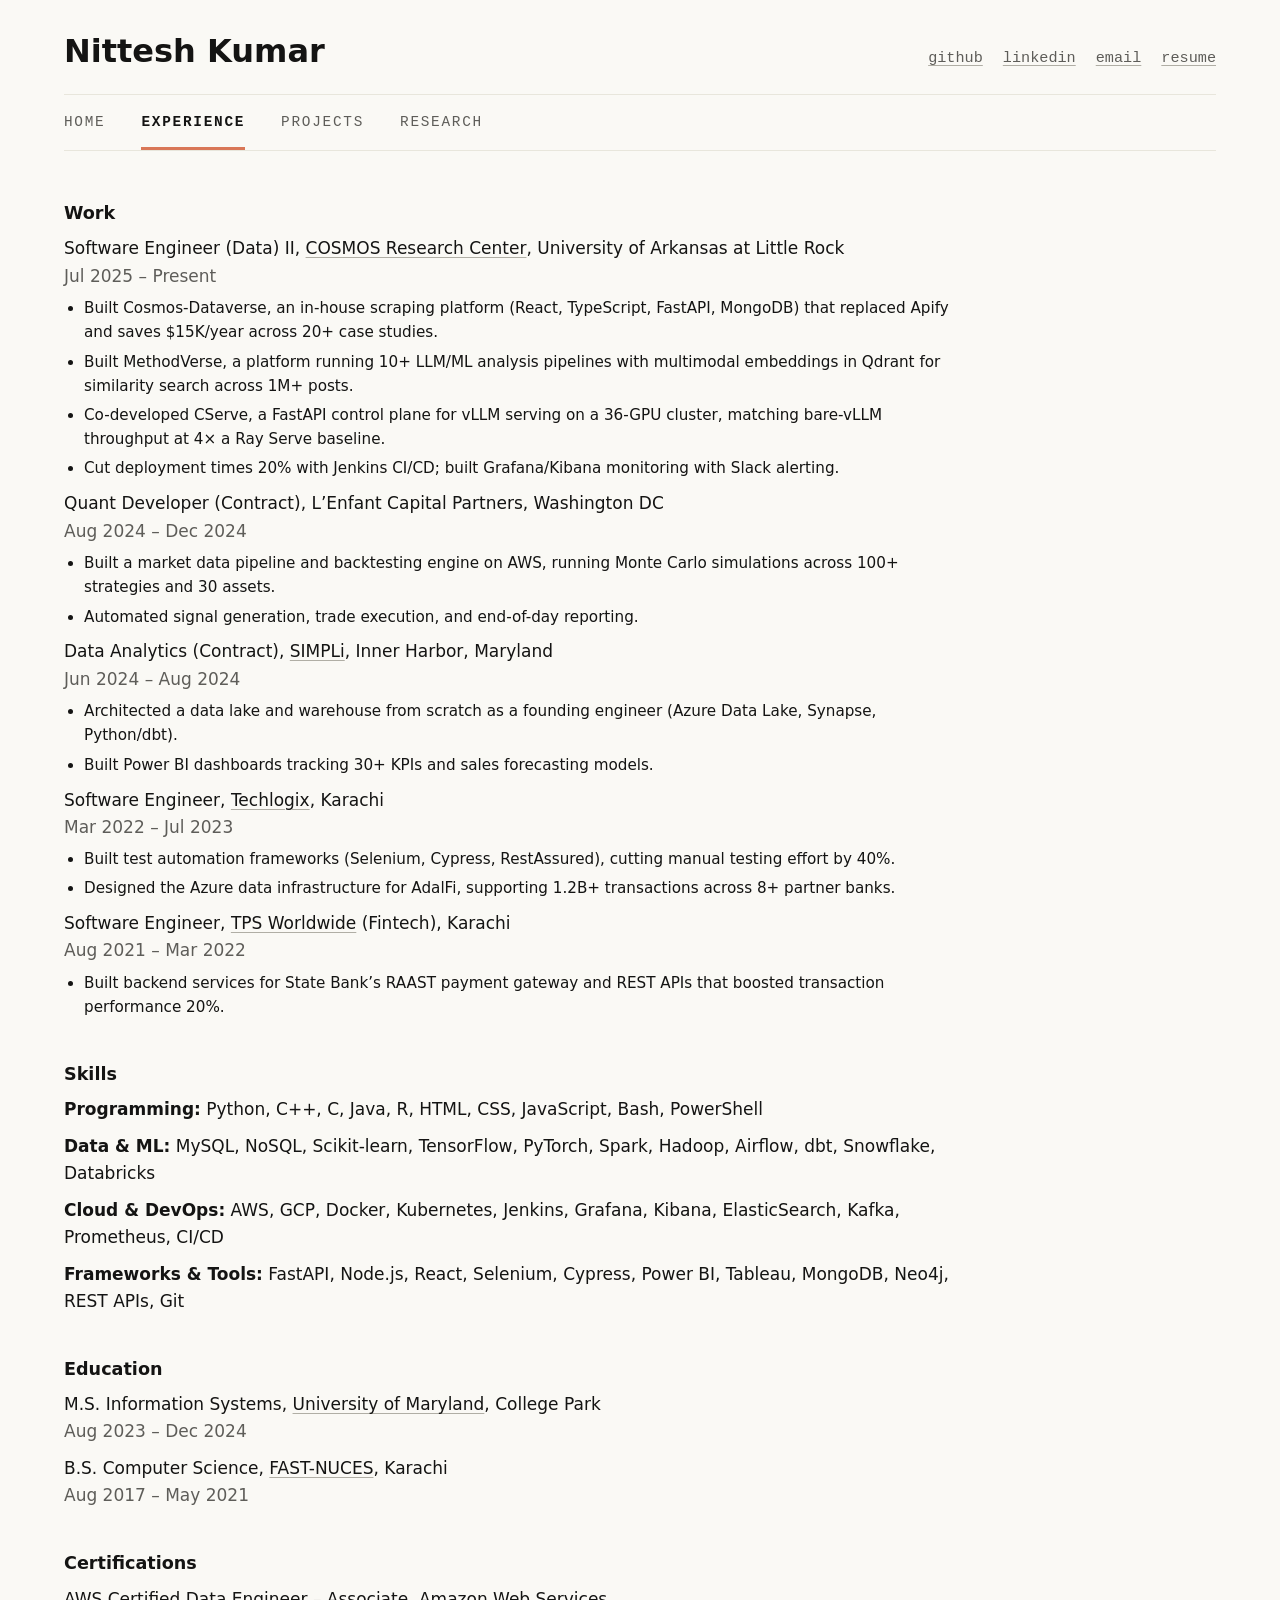
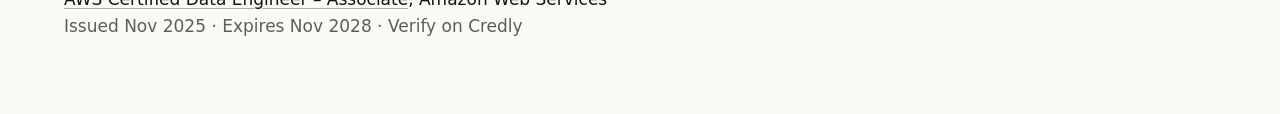
==== experience.html @ 116350cf "Redesign as four pages with Anthropic palette, photo, email tooltip; trim work bullets Co-Authored-B" ====
<!DOCTYPE html>
<html lang="en">
<head>
  <meta charset="utf-8">
  <meta name="viewport" content="width=device-width, initial-scale=1">
  <meta name="color-scheme" content="light dark">
  <title>Experience · Nittesh Kumar</title>
  <meta name="description" content="Nittesh Kumar is a Software/Data Engineer at the COSMOS research lab, University of Arkansas at Little Rock, working on data infrastructure and research engineering workflows for computational social science.">
  <link rel="stylesheet" href="style.css">
</head>
<body>
  <div class="page">

    <header class="site-header">
      <a class="name" href="index.html">Nittesh Kumar</a>
      <!-- Contact links. All but Email open in a new tab. -->
      <ul class="links">
        <li><a href="https://github.com/Nitesh703" target="_blank" rel="noopener">github</a></li>
        <li><a href="https://www.linkedin.com/in/nittesh-kumar-896789199/" target="_blank" rel="noopener">linkedin</a></li>
        <li><a class="tip" href="mailto:nitesh21@terpmail.umd.edu" data-tip="nitesh21@terpmail.umd.edu">email</a></li>
        <li><a href="resume.pdf" target="_blank" rel="noopener">resume</a></li>
      </ul>
    </header>

    <nav class="tabs" aria-label="Pages">
      <ul>
        <li><a href="index.html">Home</a></li>
        <li><a href="experience.html" aria-current="page">Experience</a></li>
        <li><a href="projects.html">Projects</a></li>
        <li><a href="research.html">Research</a></li>
      </ul>
    </nav>

    <main>
      <section aria-labelledby="work">
      <h2 id="work">Work</h2>
      <!-- Company links open in a new tab. -->
      <ul>
        <li>
          Software Engineer (Data) II, <a href="https://cosmos.ualr.edu/" target="_blank" rel="noopener">COSMOS Research Center</a>, University of Arkansas at Little Rock<br>
          <span class="muted">Jul 2025 – Present</span>
          <ul class="bullets">
            <li>Built Cosmos-Dataverse, an in-house scraping platform (React, TypeScript, FastAPI, MongoDB) that replaced Apify and saves $15K/year across 20+ case studies.</li>
            <li>Built MethodVerse, a platform running 10+ LLM/ML analysis pipelines with multimodal embeddings in Qdrant for similarity search across 1M+ posts.</li>
            <li>Co-developed CServe, a FastAPI control plane for vLLM serving on a 36-GPU cluster, matching bare-vLLM throughput at 4× a Ray Serve baseline.</li>
            <li>Cut deployment times 20% with Jenkins CI/CD; built Grafana/Kibana monitoring with Slack alerting.</li>
          </ul>
        </li>
        <li>
          <!-- TODO: link L'Enfant Capital Partners' website -->
          Quant Developer (Contract), L’Enfant Capital Partners, Washington DC<br>
          <span class="muted">Aug 2024 – Dec 2024</span>
          <ul class="bullets">
            <li>Built a market data pipeline and backtesting engine on AWS, running Monte Carlo simulations across 100+ strategies and 30 assets.</li>
            <li>Automated signal generation, trade execution, and end-of-day reporting.</li>
          </ul>
        </li>
        <li>
          Data Analytics (Contract), <a href="https://eatsimpli.com/" target="_blank" rel="noopener">SIMPLi</a>, Inner Harbor, Maryland<br>
          <span class="muted">Jun 2024 – Aug 2024</span>
          <ul class="bullets">
            <li>Architected a data lake and warehouse from scratch as a founding engineer (Azure Data Lake, Synapse, Python/dbt).</li>
            <li>Built Power BI dashboards tracking 30+ KPIs and sales forecasting models.</li>
          </ul>
        </li>
        <li>
          Software Engineer, <a href="https://www.techlogix.com/" target="_blank" rel="noopener">Techlogix</a>, Karachi<br>
          <span class="muted">Mar 2022 – Jul 2023</span>
          <ul class="bullets">
            <li>Built test automation frameworks (Selenium, Cypress, RestAssured), cutting manual testing effort by 40%.</li>
            <li>Designed the Azure data infrastructure for AdalFi, supporting 1.2B+ transactions across 8+ partner banks.</li>
          </ul>
        </li>
        <li>
          Software Engineer, <a href="https://www.tpsworldwide.com/" target="_blank" rel="noopener">TPS Worldwide</a> (Fintech), Karachi<br>
          <span class="muted">Aug 2021 – Mar 2022</span>
          <ul class="bullets">
            <li>Built backend services for State Bank’s RAAST payment gateway and REST APIs that boosted transaction performance 20%.</li>
          </ul>
        </li>
      </ul>
      </section>

      <section aria-labelledby="skills">
      <h2 id="skills">Skills</h2>
      <ul>
        <li><strong>Programming:</strong> Python, C++, C, Java, R, HTML, CSS, JavaScript, Bash, PowerShell</li>
        <li><strong>Data &amp; ML:</strong> MySQL, NoSQL, Scikit-learn, TensorFlow, PyTorch, Spark, Hadoop, Airflow, dbt, Snowflake, Databricks</li>
        <li><strong>Cloud &amp; DevOps:</strong> AWS, GCP, Docker, Kubernetes, Jenkins, Grafana, Kibana, ElasticSearch, Kafka, Prometheus, CI/CD</li>
        <li><strong>Frameworks &amp; Tools:</strong> FastAPI, Node.js, React, Selenium, Cypress, Power BI, Tableau, MongoDB, Neo4j, REST APIs, Git</li>
      </ul>
      </section>

      <section aria-labelledby="education">
      <h2 id="education">Education</h2>
      <ul>
        <!-- University links open in a new tab. -->
        <li>
          M.S. Information Systems, <a href="https://umd.edu/" target="_blank" rel="noopener">University of Maryland</a>, College Park<br>
          <span class="muted">Aug 2023 – Dec 2024</span>
        </li>
        <li>
          B.S. Computer Science, <a href="https://www.nu.edu.pk/" target="_blank" rel="noopener">FAST-NUCES</a>, Karachi<br>
          <span class="muted">Aug 2017 – May 2021</span>
        </li>
      </ul>
      </section>

      <section aria-labelledby="certifications">
      <h2 id="certifications">Certifications</h2>
      <ul>
        <li>
          <a href="https://www.credly.com/badges/36783265-881c-4d35-89ff-0eec7a6a0ef4" target="_blank" rel="noopener">AWS Certified Data Engineer – Associate</a>, Amazon Web Services<br>
          <span class="muted">Issued Nov 2025 · Expires Nov 2028 · Verify on Credly</span>
        </li>
      </ul>
      </section>
    </main>

  </div>
</body>
</html>
---- style.css ----
/* Colors are tokens (Anthropic brand palette); dark mode only swaps these values. */
:root {
  --bg: #faf9f5;      /* Ivory */
  --text: #141413;    /* Slate */
  --muted: #5e5d59;
  --line: #e8e6dc;
  --underline: #b0aea5;
  --accent: #d97757;  /* Clay: underlines only, too faint for small text */
}

@media (prefers-color-scheme: dark) {
  :root {
    --bg: #141413;
    --text: #faf9f5;
    --muted: #b0aea5;
    --line: #3d3d3a;
    --underline: #5e5d59;
  }
}

body {
  margin: 0;
  background: var(--bg);
  color: var(--text);
  font-family: system-ui, -apple-system, "Segoe UI", Roboto, Helvetica, Arial, sans-serif;
  font-size: 1.0625rem;
  line-height: 1.6;
  overflow-wrap: break-word; /* long titles/URLs never cause horizontal scroll */
}

.page {
  padding: 2rem clamp(1.25rem, 5vw, 4rem) 4rem;
}

/* Header and tabs span the full width; page content stays at the left, at a readable width. */
main {
  max-width: 900px;
}

h2 {
  margin: 2.5rem 0 0.5rem;
  font-size: 1.1rem;
}

main > section:first-child h2 {
  margin-top: 0;
}

p {
  margin: 0 0 1rem;
}

.lead {
  font-weight: 600;
  font-size: 1.2rem;
}

/* Links: text color with a soft underline; Clay underline on hover and a focus ring. */
a {
  color: inherit;
  text-decoration: underline;
  text-decoration-color: var(--underline);
  text-underline-offset: 0.2em;
  text-decoration-thickness: 1px;
}

a:hover {
  text-decoration-color: var(--accent);
  text-decoration-thickness: 2px;
}

a:focus-visible {
  outline: 2px solid var(--accent);
  outline-offset: 3px;
}

ul {
  margin: 0;
  padding: 0;
  list-style: none;
}

li {
  margin-bottom: 0.6rem;
}

/* Header: name on the left, contact links on the right. */
.site-header {
  display: flex;
  flex-wrap: wrap;
  align-items: baseline;
  justify-content: space-between;
  gap: 0.5rem 1.5rem;
  padding-bottom: 1.5rem;
}

.name {
  font-size: 2rem;
  font-weight: 700;
  line-height: 1.2;
  text-decoration: none;
}

.links {
  display: flex;
  flex-wrap: wrap;
  gap: 0.25rem 1.25rem;
  font-family: ui-monospace, SFMono-Regular, Menlo, Consolas, monospace;
  font-size: 0.95rem;
}

.links li,
.tabs li {
  margin: 0;
}

.links a {
  color: var(--muted);
}

/* Page tabs: left-aligned, uppercase mono, Clay underline on the current page. */
.tabs {
  border-top: 1px solid var(--line);
  border-bottom: 1px solid var(--line);
  margin-bottom: 3rem;
}

.tabs ul {
  display: flex;
  flex-wrap: wrap;
  justify-content: flex-start;
  gap: 0 2.25rem;
}

.tabs a {
  display: block;
  padding: 1rem 0 0.8rem;
  border-bottom: 3px solid transparent;
  color: var(--muted);
  font-family: ui-monospace, SFMono-Regular, Menlo, Consolas, monospace;
  font-size: 0.9rem;
  letter-spacing: 0.12em;
  text-transform: uppercase;
  text-decoration: none;
}

.tabs a:hover {
  color: var(--text);
}

.tabs a[aria-current="page"] {
  color: var(--text);
  font-weight: 600;
  border-bottom-color: var(--accent);
}

/* Secondary text (dates, placeholders). */
.muted {
  color: var(--muted);
}

/* Bullet points under each job. */
.bullets {
  margin: 0.4rem 0 0;
  padding-left: 1.25rem;
  list-style: disc;
  font-size: 0.95rem;
}

.bullets li {
  margin-bottom: 0.3rem;
}

/* Home: photo beside the intro; stacks on narrow screens. */
.intro {
  display: grid;
  grid-template-columns: minmax(0, 300px) 1fr;
  gap: 2rem 3rem;
  align-items: start;
}

.figure {
  margin: 0;
}

.figure figcaption {
  margin-bottom: 0.4rem;
  color: var(--muted);
  font-size: 0.8rem;
}

.photo {
  display: block;
  width: 100%;
  height: auto;
  border-radius: 4px;
}

@media (max-width: 640px) {
  .intro {
    grid-template-columns: 1fr;
  }

  .figure {
    max-width: 260px;
  }
}

/* Email tooltip: shows the address above the link on hover or keyboard focus. */
.tip {
  position: relative;
}

.tip::after {
  content: attr(data-tip);
  position: absolute;
  bottom: calc(100% + 0.5rem);
  right: 0;
  padding: 0.3rem 0.6rem;
  border-radius: 4px;
  background: var(--text);
  color: var(--bg);
  font-size: 0.85rem;
  white-space: nowrap;
  pointer-events: none;
  opacity: 0;
  transition: opacity 0.12s;
}

.tip:hover::after,
.tip:focus-visible::after {
  opacity: 1;
}
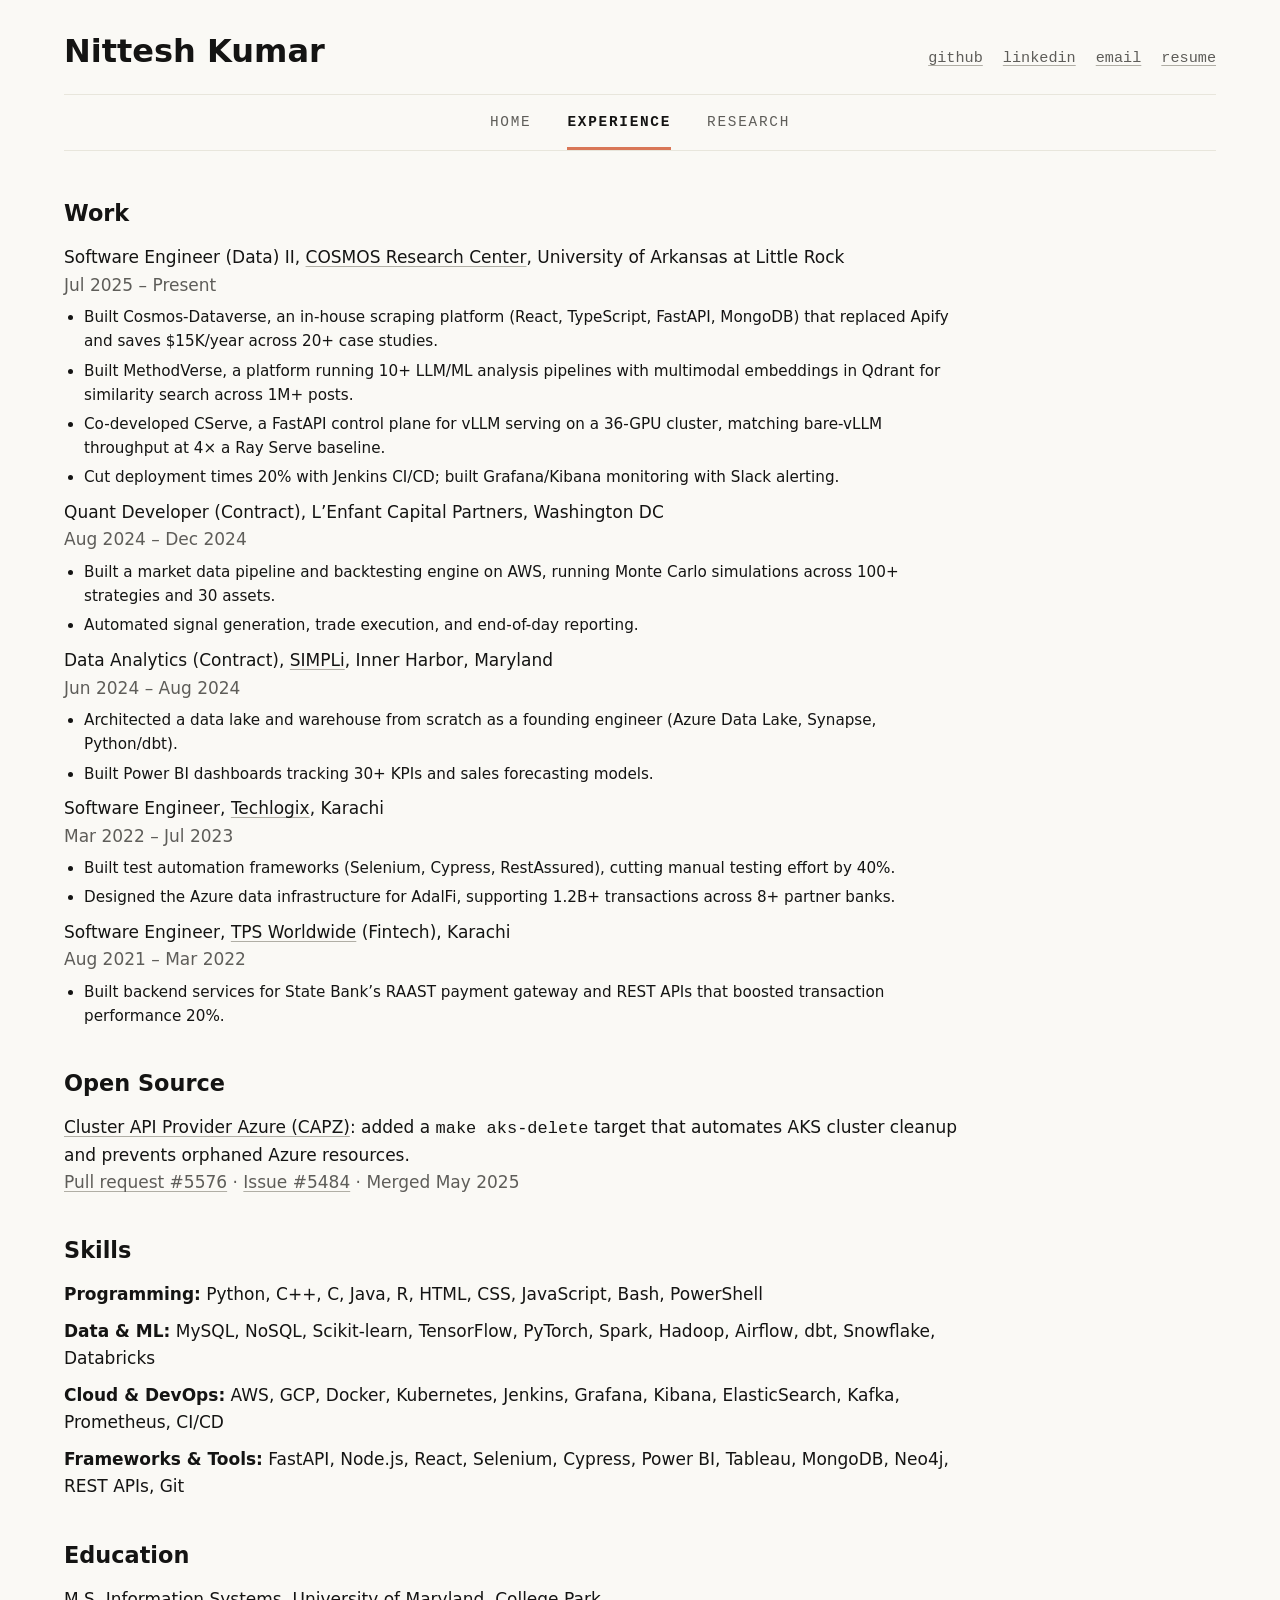
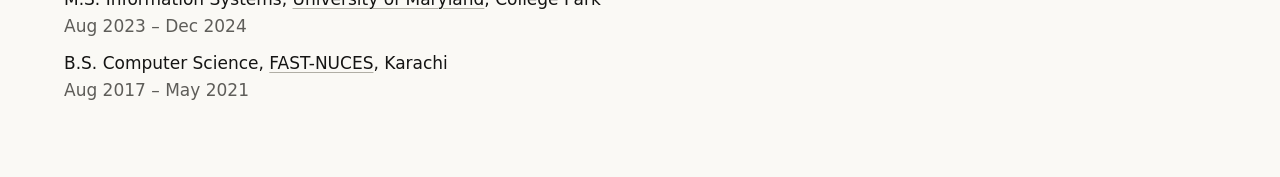
==== commit fb1875c5: "Remove Projects tab, move certification to Home, rename Publications, center tab bar Co-Authored-By:" ====
--- a/experience.html
+++ b/experience.html
@@ -26,7 +26,6 @@
       <ul>
         <li><a href="index.html">Home</a></li>
         <li><a href="experience.html" aria-current="page">Experience</a></li>
-        <li><a href="projects.html">Projects</a></li>
         <li><a href="research.html">Research</a></li>
       </ul>
     </nav>
@@ -81,6 +80,20 @@
       </ul>
       </section>
 
+      <section aria-labelledby="open-source">
+        <h2 id="open-source">Open Source</h2>
+        <ul>
+          <li>
+            <a href="https://github.com/kubernetes-sigs/cluster-api-provider-azure" target="_blank" rel="noopener">Cluster API Provider Azure (CAPZ)</a>: added a <code>make aks-delete</code> target that automates AKS cluster cleanup and prevents orphaned Azure resources.<br>
+            <span class="muted">
+              <a href="https://github.com/kubernetes-sigs/cluster-api-provider-azure/pull/5576" target="_blank" rel="noopener">Pull request #5576</a> ·
+              <a href="https://github.com/kubernetes-sigs/cluster-api-provider-azure/issues/5484" target="_blank" rel="noopener">Issue #5484</a> ·
+              Merged May 2025
+            </span>
+          </li>
+        </ul>
+      </section>
+
       <section aria-labelledby="skills">
       <h2 id="skills">Skills</h2>
       <ul>
@@ -105,16 +118,6 @@
         </li>
       </ul>
       </section>
-
-      <section aria-labelledby="certifications">
-      <h2 id="certifications">Certifications</h2>
-      <ul>
-        <li>
-          <a href="https://www.credly.com/badges/36783265-881c-4d35-89ff-0eec7a6a0ef4" target="_blank" rel="noopener">AWS Certified Data Engineer – Associate</a>, Amazon Web Services<br>
-          <span class="muted">Issued Nov 2025 · Expires Nov 2028 · Verify on Credly</span>
-        </li>
-      </ul>
-      </section>
     </main>
 
   </div>
--- a/style.css
+++ b/style.css
@@ -38,8 +38,9 @@
 }
 
 h2 {
-  margin: 2.5rem 0 0.5rem;
-  font-size: 1.1rem;
+  margin: 2.5rem 0 1rem;
+  font-size: 1.4rem;
+  line-height: 1.3;
 }
 
 main > section:first-child h2 {
@@ -118,7 +119,7 @@
   color: var(--muted);
 }
 
-/* Page tabs: left-aligned, uppercase mono, Clay underline on the current page. */
+/* Page tabs: centered, uppercase mono, Clay underline on the current page. */
 .tabs {
   border-top: 1px solid var(--line);
   border-bottom: 1px solid var(--line);
@@ -128,7 +129,7 @@
 .tabs ul {
   display: flex;
   flex-wrap: wrap;
-  justify-content: flex-start;
+  justify-content: center;
   gap: 0 2.25rem;
 }
 
@@ -231,3 +232,40 @@
 .tip:focus-visible::after {
   opacity: 1;
 }
+
+/* List entries (papers): title > authors > venue, one clear step each. */
+.item-title,
+.item-authors,
+.item-venue {
+  display: block;
+}
+
+.item-title {
+  font-size: 1.15rem;
+  font-weight: 600;
+  line-height: 1.4;
+}
+
+.item-authors {
+  margin-top: 0.3rem;
+  font-size: 0.95rem;
+}
+
+.item-authors strong {
+  font-weight: 600;
+}
+
+.item-venue {
+  color: var(--muted);
+  font-size: 0.9rem;
+}
+
+main li:has(> .item-title) {
+  margin-bottom: 1.75rem;
+}
+
+/* Small link beside a section heading, e.g. "Publications (ResearchGate)". */
+.h2-link {
+  font-size: 1rem;
+  font-weight: 400;
+}
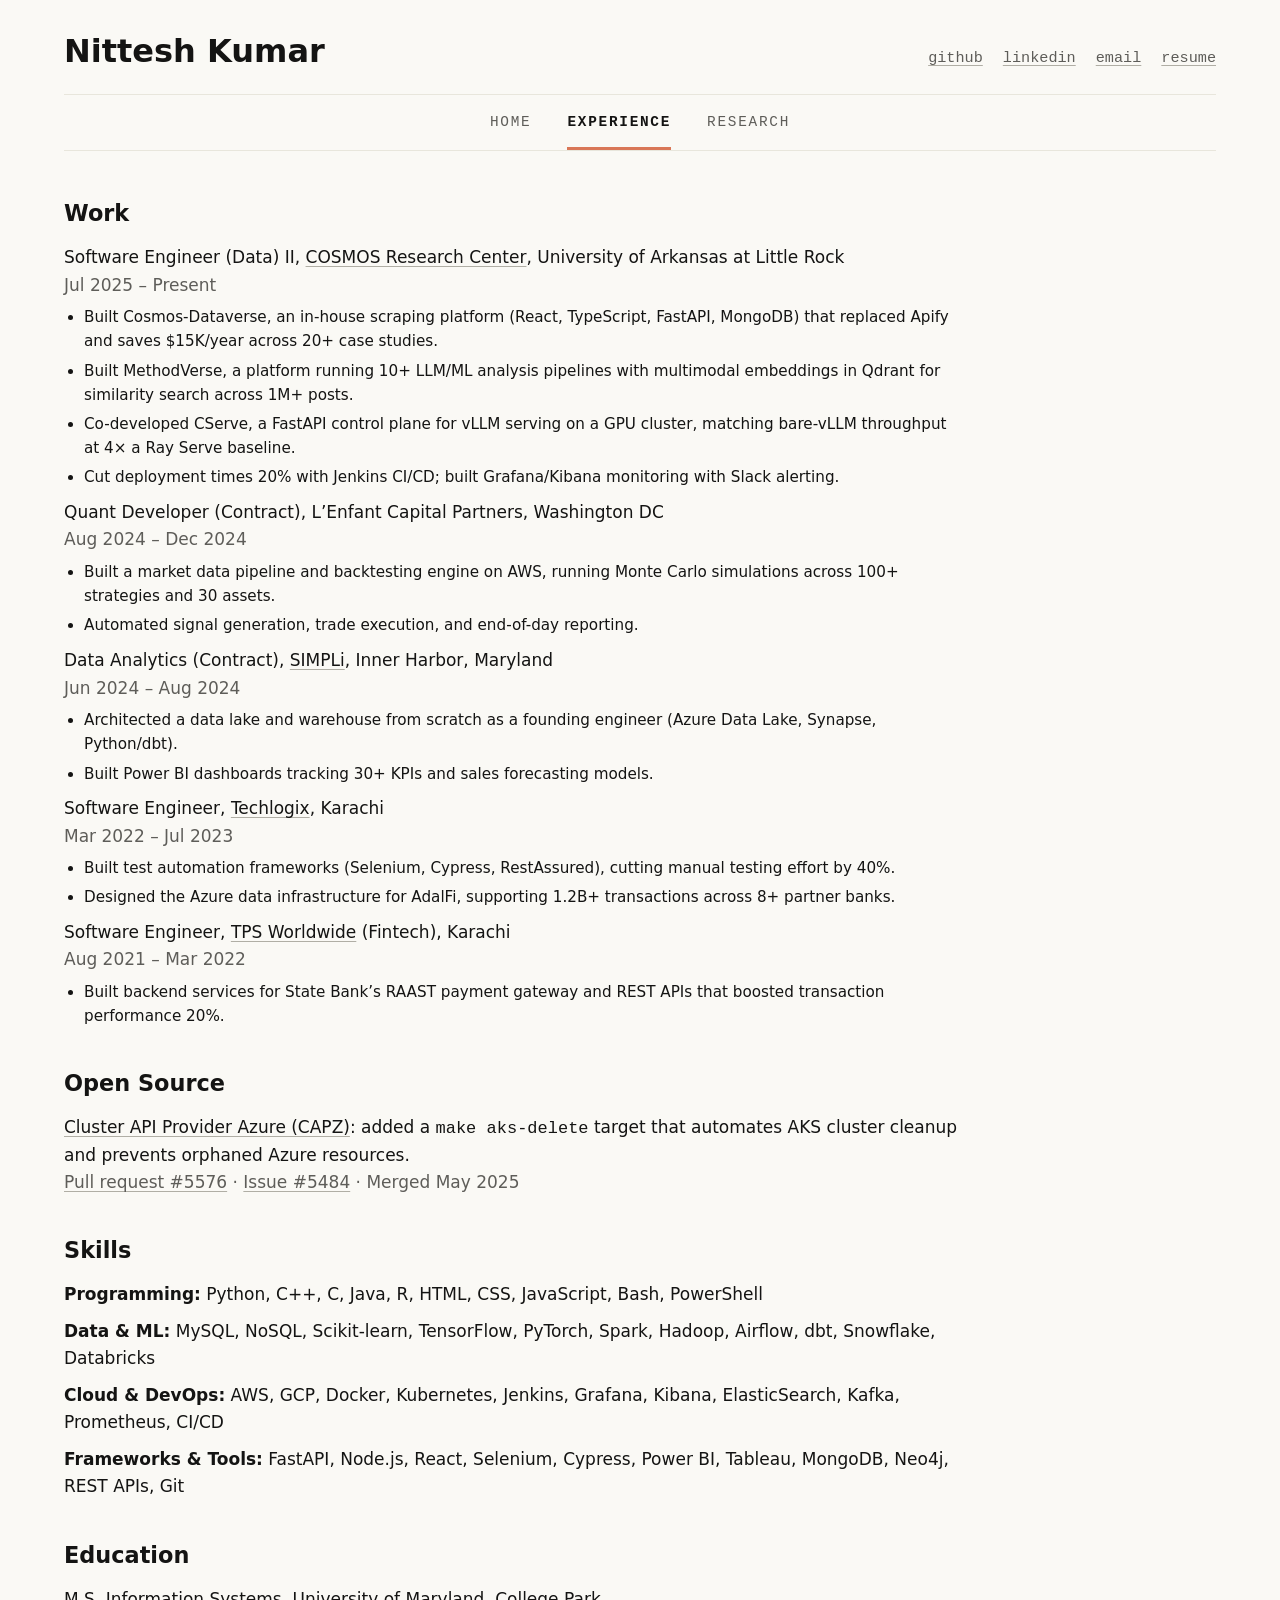
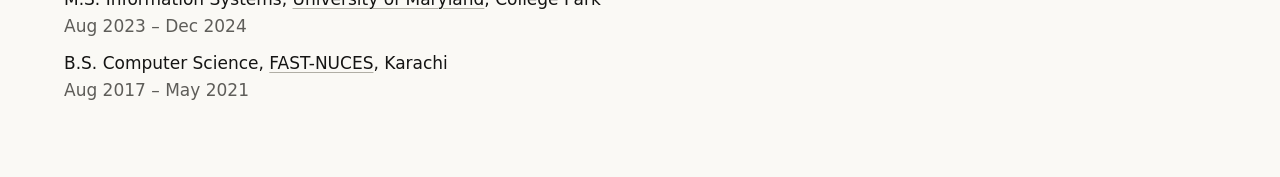
==== commit a2844e6f: "Update Home summary, drop GPU count from CServe bullet Co-Authored-By: Claude Sonnet 5.5 <noreply@an" ====
--- a/experience.html
+++ b/experience.html
@@ -41,7 +41,7 @@
           <ul class="bullets">
             <li>Built Cosmos-Dataverse, an in-house scraping platform (React, TypeScript, FastAPI, MongoDB) that replaced Apify and saves $15K/year across 20+ case studies.</li>
             <li>Built MethodVerse, a platform running 10+ LLM/ML analysis pipelines with multimodal embeddings in Qdrant for similarity search across 1M+ posts.</li>
-            <li>Co-developed CServe, a FastAPI control plane for vLLM serving on a 36-GPU cluster, matching bare-vLLM throughput at 4× a Ray Serve baseline.</li>
+            <li>Co-developed CServe, a FastAPI control plane for vLLM serving on a GPU cluster, matching bare-vLLM throughput at 4× a Ray Serve baseline.</li>
             <li>Cut deployment times 20% with Jenkins CI/CD; built Grafana/Kibana monitoring with Slack alerting.</li>
           </ul>
         </li>
